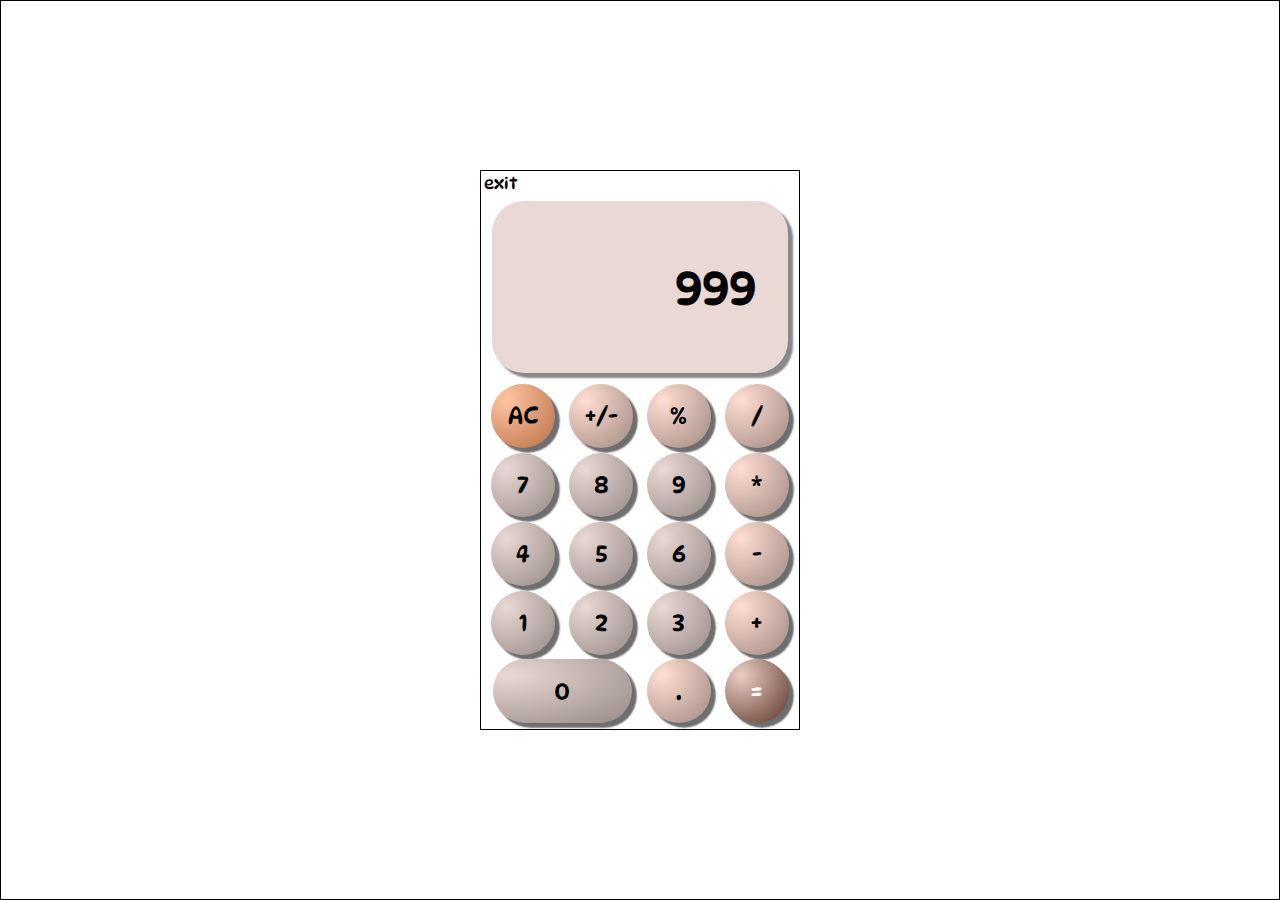
==== calculator/index.html @ 10edb015 "계산기 만들기" ====
<!DOCTYPE html>
<html lang="en">
<head>
    <meta charset="UTF-8">
    <meta http-equiv="X-UA-Compatible" content="IE=edge">
    <meta name="viewport" content="width=device-width, initial-scale=1.0">
    <title>calculator</title>
    <link rel="stylesheet" href="style.css">
    <link rel="preconnect" href="https://fonts.googleapis.com">
    <link rel="preconnect" href="https://fonts.gstatic.com" crossorigin>
    <link href="https://fonts.googleapis.com/css2?family=DynaPuff&display=swap" rel="stylesheet">
</head>
<body>
    <div class="calculator">
        <div class="top-bar">
            <div>exit</div>
        </div>
        <div class="output"><div>999</div></div>
        <div class="buttons">
            <div>
                <div class="button sign" id="clear"><div>AC</div></div>
                <div class="button sign"><div>+/-</div></div>
                <div class="button sign"><div>%</div></div>
                <div class="button sign"><div>/</div></div>
            </div>
            <div>
                <div class="button num"><div>7</div></div>
                <div class="button num"><div>8</div></div>
                <div class="button num"><div>9</div></div>
                <div class="button sign"><div>*</div></div>
            </div>
            <div>
                <div class="button num"><div>4</div></div>
                <div class="button num"><div>5</div></div>
                <div class="button num"><div>6</div></div>
                <div class="button sign"><div>-</div></div>
            </div>
            <div>
                <div class="button num"><div>1</div></div>
                <div class="button num"><div>2</div></div>
                <div class="button num"><div>3</div></div>
                <div class="button sign"><div>+</div></div>
            </div>
            <div>
                <div class="button num"><div>0</div></div>
                <div class="button sign"><div>.</div></div>
                <div class="button sign" id="equal"><div>=</div></div>
            </div>
        </div>
    </div>
</body>
</html>
---- calculator/style.css ----
* {
    box-sizing: border-box;
    font-family: 'DynaPuff', cursive;
}
html{
    font-size: 100%;
}
body {
    padding:0;
    margin:0;
    width:100vw;
    height:100vh;
    border: 0.05rem solid black;

    display: flex;
    align-items: center;
    justify-content: center;
}

.calculator {
    width: 20rem;
    height: 35rem;
    border: 0.05rem solid black;
    display: flex;
    flex-direction: column;
    padding: 0.2rem;
}

.calculator > div {
    /* border: 1px dotted red; */
}
.calculator > div:nth-child(1) {
    flex: 0 0 auto;
}
.calculator > div:nth-child(2) {
    flex: 2 0 0;

}
.calculator > div:nth-child(3) {
    flex: 4 0 0;
    display: flex;
    flex-direction: column;
}

.buttons > div {
    flex: 1 0 0;
    display: flex;
    flex-direction:row;
    align-items: center;
    height: 10rem;
    /* justify-content: space-evenly; */
}

.button {
    flex: 1 0 0;

    display: flex;
    align-items: center;
    justify-content: center;
    /* border: 0.05rem dotted black; */
    /* background-color: rgb(172, 172, 172); */
    
    padding: 0;
    margin: 0;
    
    font-size: 1.5rem;
    /* margin-left: 10px;
    margin-top: 10px; */
}

.button > div {
    display:inline-block;
    width: 4rem;
    height: 4rem;
    border-radius: 2rem;
    margin: auto;
    background-color: rgb(223, 223, 223);

    display: flex;
    align-items: center;
    justify-content: center;

    box-shadow: 0.3rem 0.3rem 0.1rem rgb(110, 110, 110);
    /* box-shadow: inset 5px 5px 2px ; */

    transition: width 100ms, 
    height 100ms, 
    padding-bottom 100ms,
    box-shadow 100ms,
    color 100ms;
    padding-bottom: 0;
} 

.button > div:hover {
    width:4.2rem;
    height:4.2rem;
    padding-bottom: 1rem;
    box-shadow: 0.4rem 0.4rem 0.15rem rgb(110, 110, 110);
    cursor: pointer;
}

.button > div:active {
    width: 4.1rem;
    height: 4.1rem;
    padding-bottom: 0.7rem;
    box-shadow: 0.3rem 0.3rem 0.1rem rgb(110, 110, 110);
    color: rgb(80, 80, 80);
    cursor: pointer;
}

.buttons > div:last-child > .button:first-child {
    flex: 2 0 0;
}

.buttons > div:last-child > .button:first-child > div {
    width: 8.7rem;
    height: 4rem;
}
.buttons > div:last-child > .button:first-child > div:hover {
    width: 8.9rem;
    height: 4.2rem;
}
.buttons > div:last-child > .button:first-child > div:active {
    width: 8.8rem;
    height: 4.1rem;
    padding-bottom: 0.7rem;
    /* color: rgb(80, 80, 80); */
    box-shadow: 0.3rem 0.3rem 0.1rem rgb(110, 110, 110);
}

.output {
    display: flex;
    justify-content: end;
    align-items: center;

    background-color: rgb(233, 216, 211);
    border-radius: 2rem;
    box-shadow: 5px 5px 2px rgb(136, 136, 136);
    margin: 0.5rem;
}

.output > div {
    margin-right: 2rem;
    font-size: 3rem;
}

.sign > div{
    color: rgb(0, 0, 0);
    /* background-color: rgb(252, 189, 169); */
    background-image: radial-gradient(
        farthest-corner at 1rem 1rem,
        rgb(255, 221, 210),
        rgb(160, 137, 130)
      );
}

.num > div {
    color: rgb(0, 0, 0);
    /* background-color: rgb(233, 216, 211); */
    background-image: radial-gradient(
    farthest-corner at 1rem 1rem,
    rgb(233, 216, 211),
    rgb(150, 138, 135)
  );
}

#equal > div {
    color: rgb(255, 255, 255);
    /* background-color: rgb(133, 87, 73); */
    background-image: radial-gradient(farthest-corner at 1rem 1rem,rgb(234, 205, 196), rgb(92, 53, 41));
}

#equal > div:active {
    color:rgb(80, 80, 80);
}

#clear > div {
    /* background-color: rgb(219, 147, 105); */
    background-image: radial-gradient(
        farthest-corner at 1rem 1rem,
        rgb(255, 196, 162), rgb(184, 111, 69)
      );
}
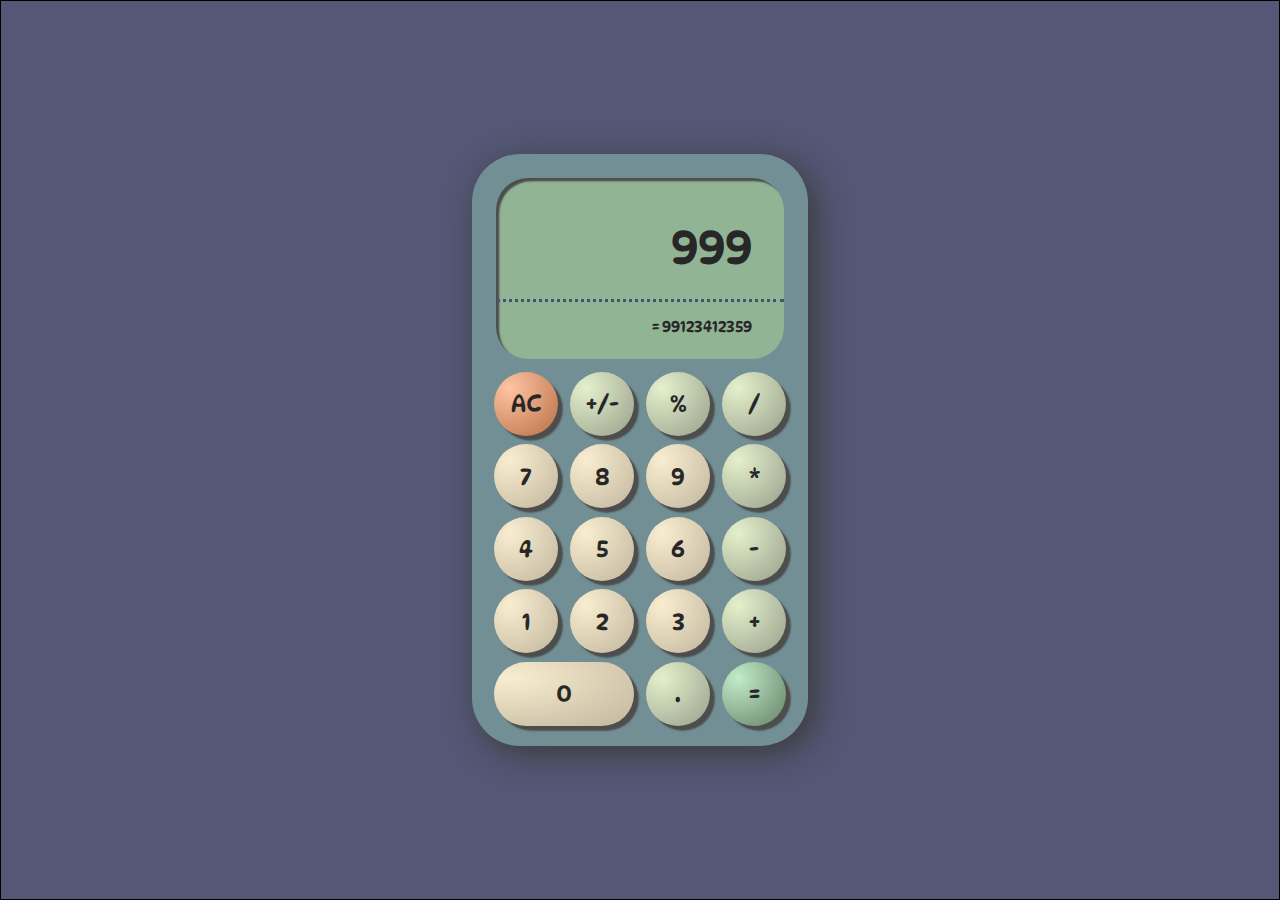
==== commit 17687d9d: "겉 박스, 배경" ====
--- a/calculator/index.html
+++ b/calculator/index.html
@@ -13,9 +13,14 @@
 <body>
     <div class="calculator">
         <div class="top-bar">
-            <div>exit</div>
+            <!-- <div>exit</div> -->
         </div>
-        <div class="output"><div>999</div></div>
+        <div class="output">
+            <div>999</div>
+            <div></div>
+            <div class="result"><span>=</span><span>99123412359</span></div>
+        </div>
+        
         <div class="buttons">
             <div>
                 <div class="button sign" id="clear"><div>AC</div></div>
--- a/calculator/style.css
+++ b/calculator/style.css
@@ -15,20 +15,25 @@
     display: flex;
     align-items: center;
     justify-content: center;
+    background-color: #545775;
 }
 
 .calculator {
-    width: 20rem;
-    height: 35rem;
-    border: 0.05rem solid black;
+    width: 21rem;
+    height: 37rem;
+    /* border: 0.05rem solid black; */
     display: flex;
     flex-direction: column;
-    padding: 0.2rem;
-}
-
-.calculator > div {
-    /* border: 1px dotted red; */
-}
+    padding: 1rem;
+    background-color: #718f94;
+    border-radius: 3rem;
+    box-shadow: 0.5rem 0.5rem 2rem rgb(59, 59, 59);
+}
+
+/* .calculator > div {
+    border: 1px dotted red;
+}*/
+
 .calculator > div:nth-child(1) {
     flex: 0 0 auto;
 }
@@ -80,7 +85,7 @@
     align-items: center;
     justify-content: center;
 
-    box-shadow: 0.3rem 0.3rem 0.1rem rgb(110, 110, 110);
+    box-shadow: 0.3rem 0.3rem 0.1rem rgb(77, 77, 77);
     /* box-shadow: inset 5px 5px 2px ; */
 
     transition: width 100ms, 
@@ -95,7 +100,7 @@
     width:4.2rem;
     height:4.2rem;
     padding-bottom: 1rem;
-    box-shadow: 0.4rem 0.4rem 0.15rem rgb(110, 110, 110);
+    box-shadow: 0.4rem 0.4rem 0.15rem rgb(77, 77, 77);
     cursor: pointer;
 }
 
@@ -103,7 +108,7 @@
     width: 4.1rem;
     height: 4.1rem;
     padding-bottom: 0.7rem;
-    box-shadow: 0.3rem 0.3rem 0.1rem rgb(110, 110, 110);
+    box-shadow: 0.3rem 0.3rem 0.1rem rgb(77, 77, 77);
     color: rgb(80, 80, 80);
     cursor: pointer;
 }
@@ -125,49 +130,73 @@
     height: 4.1rem;
     padding-bottom: 0.7rem;
     /* color: rgb(80, 80, 80); */
-    box-shadow: 0.3rem 0.3rem 0.1rem rgb(110, 110, 110);
+    box-shadow: 0.3rem 0.3rem 0.1rem rgb(77, 77, 77);
 }
 
 .output {
     display: flex;
-    justify-content: end;
-    align-items: center;
-
-    background-color: rgb(233, 216, 211);
+    flex-direction: column;
+    justify-content: center;
+    align-items: end;
+    color: rgb(39, 39, 39);
+    background-color: #90b494;
     border-radius: 2rem;
-    box-shadow: 5px 5px 2px rgb(136, 136, 136);
+    /* box-shadow: 0.1rem 0.1rem 0.1rem rgb(77, 77, 77); */
+    box-shadow: inset 0.2rem 0.2rem 0.1rem rgb(77, 77, 77);
+
     margin: 0.5rem;
 }
 
-.output > div {
+.output > div:nth-child(1) {
+    flex: 2.3 0 0;
+    padding-top: 2.5rem;
     margin-right: 2rem;
     font-size: 3rem;
 }
 
+.output > div:nth-child(2) {
+    margin-top:0rem;
+    width: 100%;
+    border-top: 0.2rem dotted rgb(66, 81, 116);
+}
+
+.result{
+    flex: 1.2 0 0;
+    margin-right: 2rem;
+    padding-top: 0.9rem;
+}
+
+.result > span:first-child {
+    padding-right: 0.2rem;
+}
+
 .sign > div{
-    color: rgb(0, 0, 0);
+    color: rgb(39, 39, 39);
     /* background-color: rgb(252, 189, 169); */
     background-image: radial-gradient(
         farthest-corner at 1rem 1rem,
-        rgb(255, 221, 210),
-        rgb(160, 137, 130)
+        #e4f0cc,
+        #99a08b
       );
 }
 
 .num > div {
-    color: rgb(0, 0, 0);
+    color: rgb(39, 39, 39);
     /* background-color: rgb(233, 216, 211); */
     background-image: radial-gradient(
     farthest-corner at 1rem 1rem,
-    rgb(233, 216, 211),
-    rgb(150, 138, 135)
+    #f8edd0,
+    #c2b79d
   );
 }
 
 #equal > div {
-    color: rgb(255, 255, 255);
+    color: rgb(39, 39, 39);
     /* background-color: rgb(133, 87, 73); */
-    background-image: radial-gradient(farthest-corner at 1rem 1rem,rgb(234, 205, 196), rgb(92, 53, 41));
+    background-image: radial-gradient(
+        farthest-corner at 1rem 1rem,
+        #c1ecc8,
+        #658067);
 }
 
 #equal > div:active {
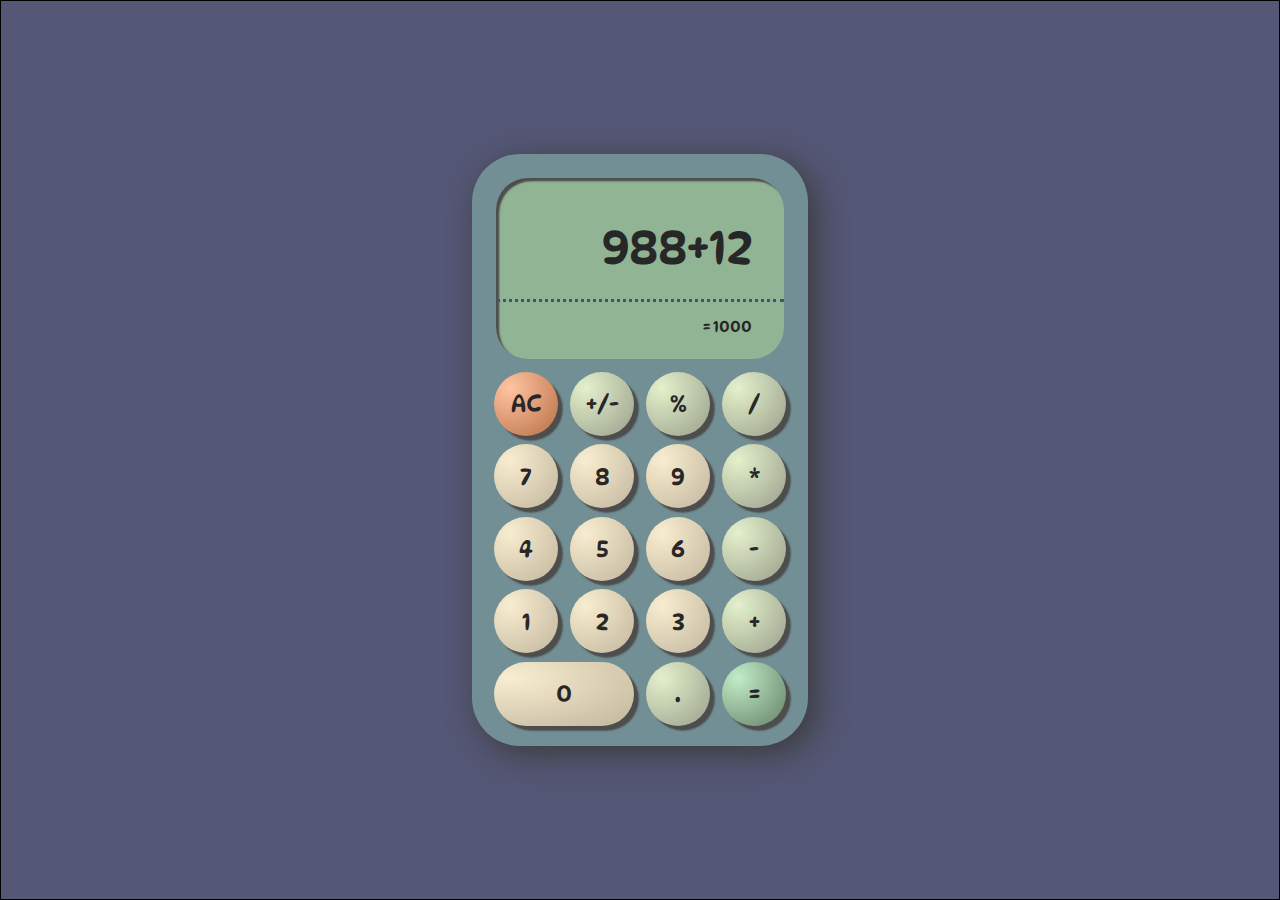
==== commit 5bfe17dd: "숫자 변경" ====
--- a/calculator/index.html
+++ b/calculator/index.html
@@ -16,9 +16,9 @@
             <!-- <div>exit</div> -->
         </div>
         <div class="output">
-            <div>999</div>
+            <div>988+12</div>
             <div></div>
-            <div class="result"><span>=</span><span>99123412359</span></div>
+            <div class="result"><span>=</span><span>1000</span></div>
         </div>
         
         <div class="buttons">
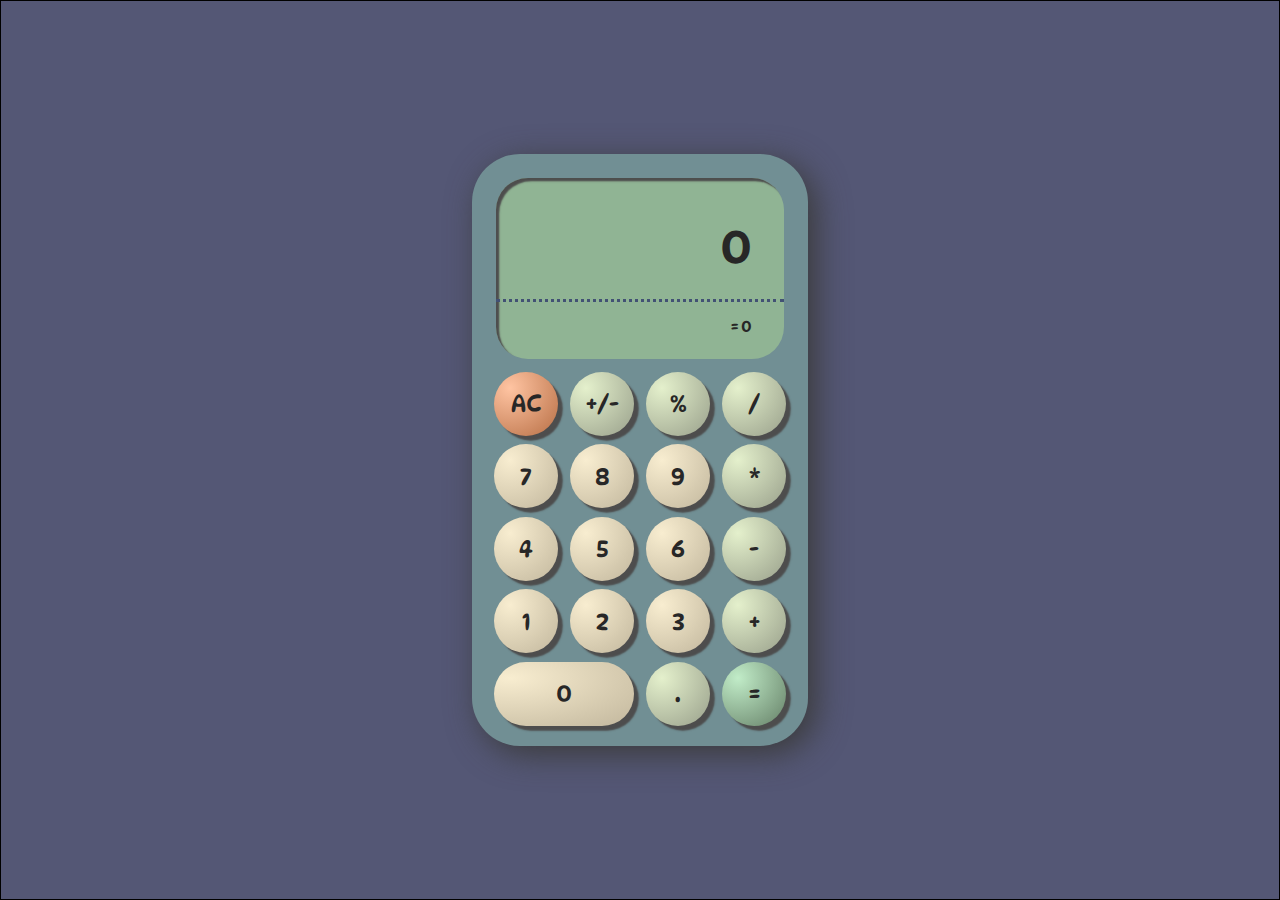
==== commit fb617307: "." ====
--- a/calculator/index.html
+++ b/calculator/index.html
@@ -16,42 +16,44 @@
             <!-- <div>exit</div> -->
         </div>
         <div class="output">
-            <div>988+12</div>
+            <div class="formula-text">0</div>
             <div></div>
-            <div class="result"><span>=</span><span>1000</span></div>
+            <div class="result"><span>=</span><span class="result-text">0</span></div>
         </div>
         
         <div class="buttons">
             <div>
-                <div class="button sign" id="clear"><div>AC</div></div>
-                <div class="button sign"><div>+/-</div></div>
-                <div class="button sign"><div>%</div></div>
-                <div class="button sign"><div>/</div></div>
+                <div class="button sign" id="clear"><div class="clear">AC</div></div>
+                <div class="button sign"><div class="plus-minus">+/-</div></div>
+                <div class="button sign"><div class="operator">%</div></div>
+                <div class="button sign"><div class="operator">/</div></div>
             </div>
             <div>
-                <div class="button num"><div>7</div></div>
-                <div class="button num"><div>8</div></div>
-                <div class="button num"><div>9</div></div>
-                <div class="button sign"><div>*</div></div>
+                <div class="button num"><div class="number">7</div></div>
+                <div class="button num"><div class="number">8</div></div>
+                <div class="button num"><div class="number">9</div></div>
+                <div class="button sign"><div class="operator">*</div></div>
             </div>
             <div>
-                <div class="button num"><div>4</div></div>
-                <div class="button num"><div>5</div></div>
-                <div class="button num"><div>6</div></div>
-                <div class="button sign"><div>-</div></div>
+                <div class="button num"><div class="number">4</div></div>
+                <div class="button num"><div class="number">5</div></div>
+                <div class="button num"><div class="number">6</div></div>
+                <div class="button sign"><div class="operator">-</div></div>
             </div>
             <div>
-                <div class="button num"><div>1</div></div>
-                <div class="button num"><div>2</div></div>
-                <div class="button num"><div>3</div></div>
-                <div class="button sign"><div>+</div></div>
+                <div class="button num"><div class="number">1</div></div>
+                <div class="button num"><div class="number">2</div></div>
+                <div class="button num"><div class="number">3</div></div>
+                <div class="button sign"><div class="operator">+</div></div>
             </div>
             <div>
-                <div class="button num"><div>0</div></div>
-                <div class="button sign"><div>.</div></div>
-                <div class="button sign" id="equal"><div>=</div></div>
+                <div class="button num"><div class="number">0</div></div>
+                <div class="button sign"><div class="number">.</div></div>
+                <div class="button sign" id="equal"><div class="calculate">=</div></div>
             </div>
         </div>
     </div>
+    <script src='./script.js'></script>
+</body>
 </body>
 </html>--- a/calculator/style.css
+++ b/calculator/style.css
@@ -29,10 +29,6 @@
     border-radius: 3rem;
     box-shadow: 0.5rem 0.5rem 2rem rgb(59, 59, 59);
 }
-
-/* .calculator > div {
-    border: 1px dotted red;
-}*/
 
 .calculator > div:nth-child(1) {
     flex: 0 0 auto;
